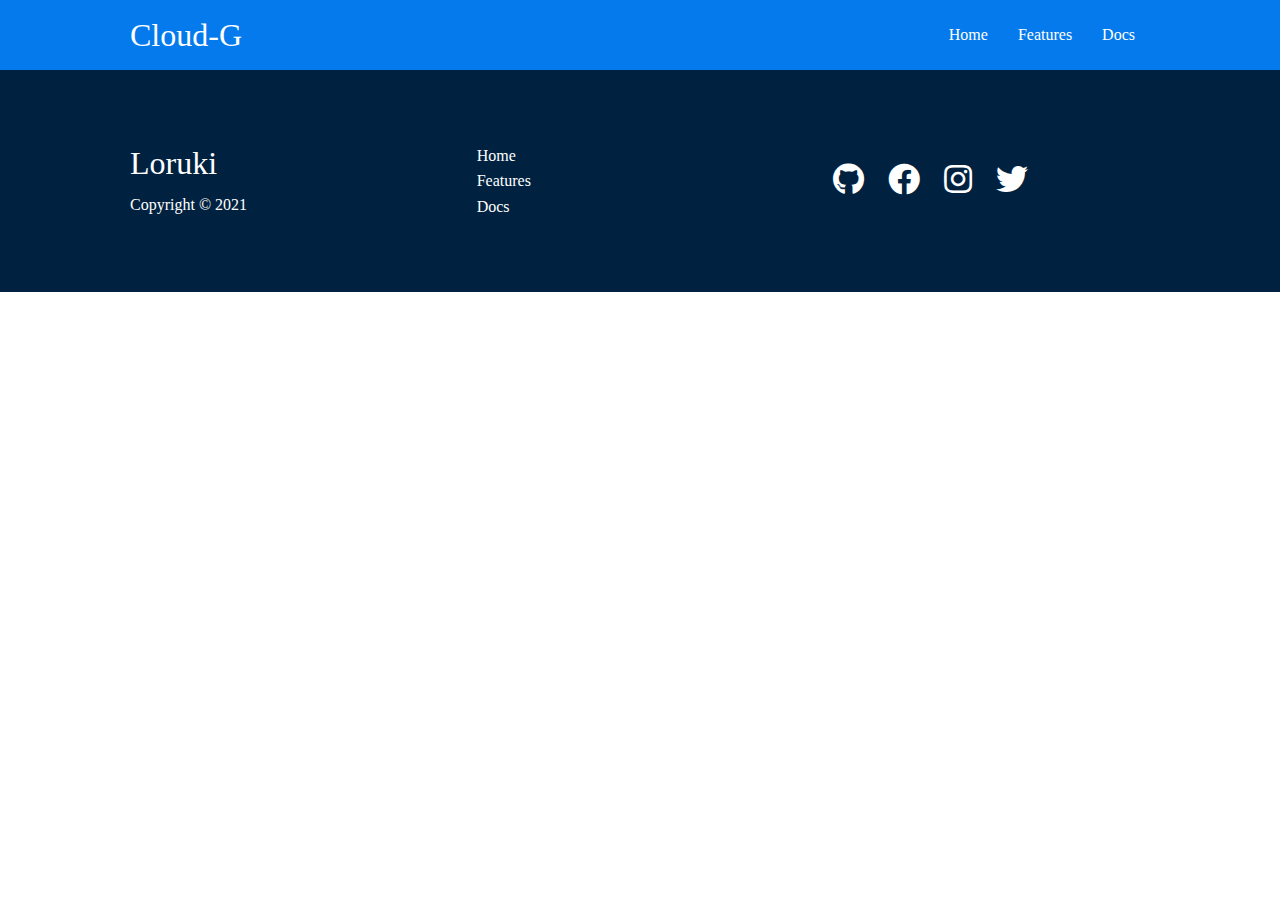
==== docs.html @ b8c26d55 "rename the logo title and dosc to documentation and structure the dosc.html" ====
<!DOCTYPE html>
<html lang="en">
  <head>
    <meta charset="UTF-8" />
    <meta http-equiv="X-UA-Compatible" content="IE=edge" />
    <meta name="viewport" content="width=device-width, initial-scale=1.0" />
    <link
      rel="stylesheet"
      href="https://cdnjs.cloudflare.com/ajax/libs/font-awesome/5.15.3/css/all.min.css"
    />
    <title>Cloud-G | Cloud Hosting For Everyone</title>
    <link rel="stylesheet" href="css/utilities.css" />
    <link rel="stylesheet" href="css/style.css" />
  </head>
  <body>
    <!-- NavBar -->
    <div class="navbar">
      <div class="container flex">
        <h1 class="logo">Cloud-G</h1>
        <nav>
          <ul>
            <li><a href="index.html">Home</a></li>
            <li><a href="features.html">Features</a></li>
            <li><a href="docs.html">Docs</a></li>
          </ul>
        </nav>
      </div>
    </div>

    <!-- Footer -->
    <footer class="footer bg-dark py-5">
      <div class="container grid grid-3">
        <div>
          <h1>Loruki</h1>
          <p>Copyright &copy; 2021</p>
        </div>
        <nav>
          <ul>
            <li><a href="index.html">Home</a></li>
            <li><a href="features.html">Features</a></li>
            <li><a href="docs.html">Docs</a></li>
          </ul>
        </nav>
        <div class="social">
          <a href="#"><i class="fab fa-github fa-2x"></i></a>
          <a href="#"><i class="fab fa-facebook fa-2x"></i></a>
          <a href="#"><i class="fab fa-instagram fa-2x"></i></a>
          <a href="#"><i class="fab fa-twitter fa-2x"></i></a>
        </div>
      </div>
    </footer>
  </body>
</html>
---- css/utilities.css ----
/* Utilities */
.container {
  max-width: 1100px;
  margin: 0 auto;
  overflow: auto;
  padding: 0 40px;
}

.card {
  background-color: #fff;
  color: #333;
  border-radius: 10px;
  box-shadow: 0 3px 10px rgba(0, 0, 0, 0.2);
  padding: 20px;
  margin: 10px;
}

.btn {
  display: inline-block;
  padding: 10px 30px;
  cursor: pointer;
  background-color: var(--primary-color);
  color: #fff;
  border: none;
  border-radius: 5px;
}

.btn-outline {
  background-color: transparent;
  border: 1px solid #fff;
}

.btn:hover {
  transform: scale(0.98);
}

/* Backgrounds & Colored Buttons */
.bg-primary,
.btn-primary {
  background-color: var(--primary-color);
  color: #fff;
}

.bg-secondary,
.btn-secondary {
  background-color: var(--secondary-color);
  color: #fff;
}

.bg-dark,
.btn-dark {
  background-color: var(--dark-color);
  color: #fff;
}

.bg-light,
.btn-light {
  background-color: var(--light-color);
  color: #333;
}

/* Background Link Color */
.bg-primary a,
.btn-primary a,
.bg-secondary a,
.btn-secondary a,
.bg-dark a,
.btn-dark a {
  color: #fff;
}

/* Text Sizes */
.lead {
  font-size: 20px;
}

.sm {
  font-size: 1rem;
}

.md {
  font-size: 2rem;
}

.lg {
  font-size: 3rem;
}

.xl {
  font-size: 4rem;
}

.text-center {
  text-align: center;
}

.flex {
  display: flex;
  justify-content: center;
  align-items: center;
  height: 100%;
}

.grid {
  display: grid;
  grid-template-columns: repeat(2, 1fr);
  gap: 20px;
  justify-content: center;
  align-items: center;
  height: 100%;
}

.grid-3 {
  grid-template-columns: repeat(3, 1fr);
}

/* Margin */
.my-1 {
  margin: 1rem 0;
}

.my-2 {
  margin: 1.5rem 0;
}

.my-3 {
  margin: 2rem 0;
}

.my-4 {
  margin: 3rem 0;
}

.my-5 {
  margin: 4rem 0;
}

/* Margin All Around */
.m-1 {
  margin: 1rem;
}

.m-2 {
  margin: 1.5rem;
}

.m-3 {
  margin: 2rem;
}

.m-4 {
  margin: 3rem;
}

.m-5 {
  margin: 4rem;
}

/* Padding */
.py-1 {
  padding: 1rem 0;
}

.py-2 {
  padding: 1.5rem 0;
}

.py-3 {
  padding: 2rem 0;
}

.py-4 {
  padding: 3rem 0;
}

.py-5 {
  padding: 4rem 0;
}

/* Padding All Around */
.p-1 {
  padding: 1rem;
}

.p-2 {
  padding: 1.5rem;
}

.p-3 {
  padding: 2rem;
}

.p-4 {
  padding: 3rem;
}

.p-5 {
  padding: 4rem;
}
---- css/style.css ----
@import url("https://fonts.googleapis.com/css2?family=Lato:wght@300&display=swap");

/* Css Variable (custom property)*/
:root {
  --primary-color: #047aed;
  --secondary-color: #1c3fa8;
  --dark-color: #002240;
  --light-color: #f4f4f4;
}

/* Default */
* {
  box-sizing: border-box;
  padding: 0;
  margin: 0;
}

body {
  font-family: "Lato, sans-serif";
  color: #333;
  line-height: 1.6;
}

ul {
  list-style-type: none;
}

a {
  text-decoration: none;
  color: #333;
}

h1,
h2,
h3 {
  font-weight: 300;
  line-height: 1.2;
  margin: 10px 0;
}

p {
  margin: 10px 0;
}

img {
  width: 100%;
}

/* NavBar */
.navbar {
  background-color: var(--primary-color);
  color: #fff;
  height: 70px;
}

.navbar ul {
  display: flex;
}

.navbar a {
  color: #fff;
  padding: 10px;
  margin: 0 5px;
}

.navbar a:hover {
  border-bottom: 2px #fff solid;
}

.navbar .flex {
  justify-content: space-between;
}

/* Showcase */
.showcase {
  height: 400px;
  background-color: var(--primary-color);
  color: #fff;
  position: relative;
}

.showcase h1 {
  font-size: 40px;
}

.showcase p {
  margin: 20px 0;
}

.showcase .grid {
  overflow: visible;
  grid-template-columns: 55% 45%;
  gap: 30px;
}

.showcase-form {
  position: relative;
  top: 60px;
  height: 350px;
  width: 400px;
  padding: 40px;
  z-index: 100;
  justify-self: flex-end;
}

.showcase-form .form-control {
  margin: 30px 0;
}

.showcase-form input[type="text"],
.showcase-form input[type="email"] {
  border: 0;
  border-bottom: 1px solid #b4becb;
  width: 100%;
  padding: 3px;
  font-size: 16px;
}

.showcase-form input:focus {
  outline: none;
}

.showcase::before,
.showcase::after {
  content: "";
  position: absolute;
  height: 100px;
  bottom: -70px;
  right: 0;
  left: 0;
  background: #fff;
  transform: skewY(-3deg);
  --webkit-transform: skewY(-3deg);
  --moz-transfrom: skewY(-3deg);
  --ms-transform: skewY(-3deg);
}

/* Stats */
.stats {
  padding-top: 100px;
}

.stats-heading {
  max-width: 500px;
  margin: auto;
}

.stats .grid h3 {
  font-size: 35px;
}

.stats .grid p {
  font-size: 20px;
  font-weight: bold;
}

/* Cli */
.cli .grid {
  grid-template-columns: repeat(3, 1fr);
  grid-template-rows: repeat(2, 1fr);
}

.cli .grid > *:first-child {
  grid-column: 1 / span 2;
  grid-row: 1 / span 2;
}

/* Cloud */
.cloud .grid {
  grid-template-columns: 4fr 3fr;
}

/* Languages */
.languages .flex {
  flex-wrap: wrap;
}

.languages .card {
  text-align: center;
  margin: 10px 10px 40px;
  transition: transform 0.2s ease-in;
}

.languages .card:hover {
  transform: translateY(-15px);
}

.languages .card h4 {
  font-size: 20px;
  margin-bottom: 10px;
}

/* Features */
.features-head img {
  width: 200px;
  justify-self: flex-end;
}

.features-sub-head img {
  width: 300px;
  justify-self: flex-end;
}

.features-main .card > i {
  margin-right: 20px;
}

.features-main .grid {
  padding: 30px;
}

.features-main .grid > *:first-child {
  grid-column: 1 / span 3;
}

.features-main .grid > *:nth-child(2) {
  grid-column: 1 / span 2;
}
/* Footer */
.footer .social a {
  margin: 0 10px;
}

/* Tablets and under */
@media (max-width: 768px) {
  .grid,
  .showcase .grid,
  .stats .grid,
  .cli .grid,
  .cloud .grid {
    grid-template-columns: 1fr;
    grid-template-rows: 1fr;
  }

  .showcase {
    height: auto;
  }

  .showcase-text {
    text-align: center;
    margin-top: 40px;
  }

  .showcase-form {
    justify-self: center;
    margin: auto;
  }

  .cli .grid > *:first-child {
    grid-column: 1;
    grid-row: 1;
  }
}

/* Mobile */
@media (max-width: 500px) {
  .navbar {
    height: 110px;
  }

  .navbar .flex {
    flex-direction: column;
  }

  .navbar ul {
    padding: 10px;
    background-color: rgba(0, 0, 0, 0.1);
  }
}
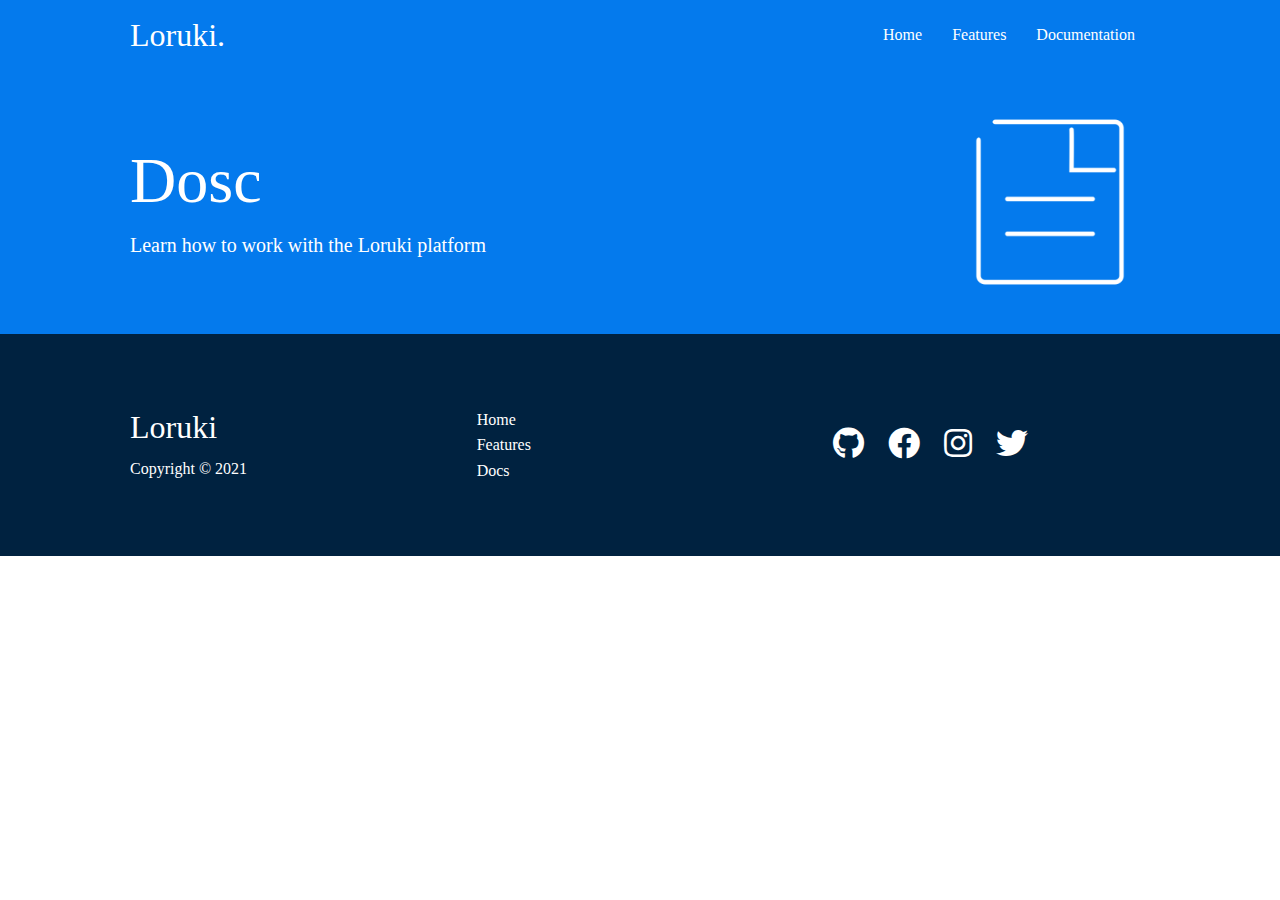
==== commit e4da3c1c: "added head section and added style as in feature-head img & dosc-head img same" ====
--- a/docs.html
+++ b/docs.html
@@ -8,7 +8,7 @@
       rel="stylesheet"
       href="https://cdnjs.cloudflare.com/ajax/libs/font-awesome/5.15.3/css/all.min.css"
     />
-    <title>Cloud-G | Cloud Hosting For Everyone</title>
+    <title>Loruki. | Cloud Hosting For Everyone</title>
     <link rel="stylesheet" href="css/utilities.css" />
     <link rel="stylesheet" href="css/style.css" />
   </head>
@@ -16,16 +16,30 @@
     <!-- NavBar -->
     <div class="navbar">
       <div class="container flex">
-        <h1 class="logo">Cloud-G</h1>
+        <h1 class="logo">Loruki.</h1>
         <nav>
           <ul>
             <li><a href="index.html">Home</a></li>
             <li><a href="features.html">Features</a></li>
-            <li><a href="docs.html">Docs</a></li>
+            <li><a href="docs.html">Documentation</a></li>
           </ul>
         </nav>
       </div>
     </div>
+
+     <!--Head -->
+     <section class="dosc-head bg-primary py-3">
+        <div class="container grid">
+          <div>
+            <h1 class="xl">Dosc</h1>
+            <p class="lead">
+                Learn how to work with the Loruki platform
+            </p>
+            </p>
+          </div>
+          <img src="images/docs.png" alt="">
+        </div>
+      </section>
 
     <!-- Footer -->
     <footer class="footer bg-dark py-5">
--- a/css/style.css
+++ b/css/style.css
@@ -191,7 +191,8 @@
 }
 
 /* Features */
-.features-head img {
+.features-head img,
+.dosc-head img {
   width: 200px;
   justify-self: flex-end;
 }
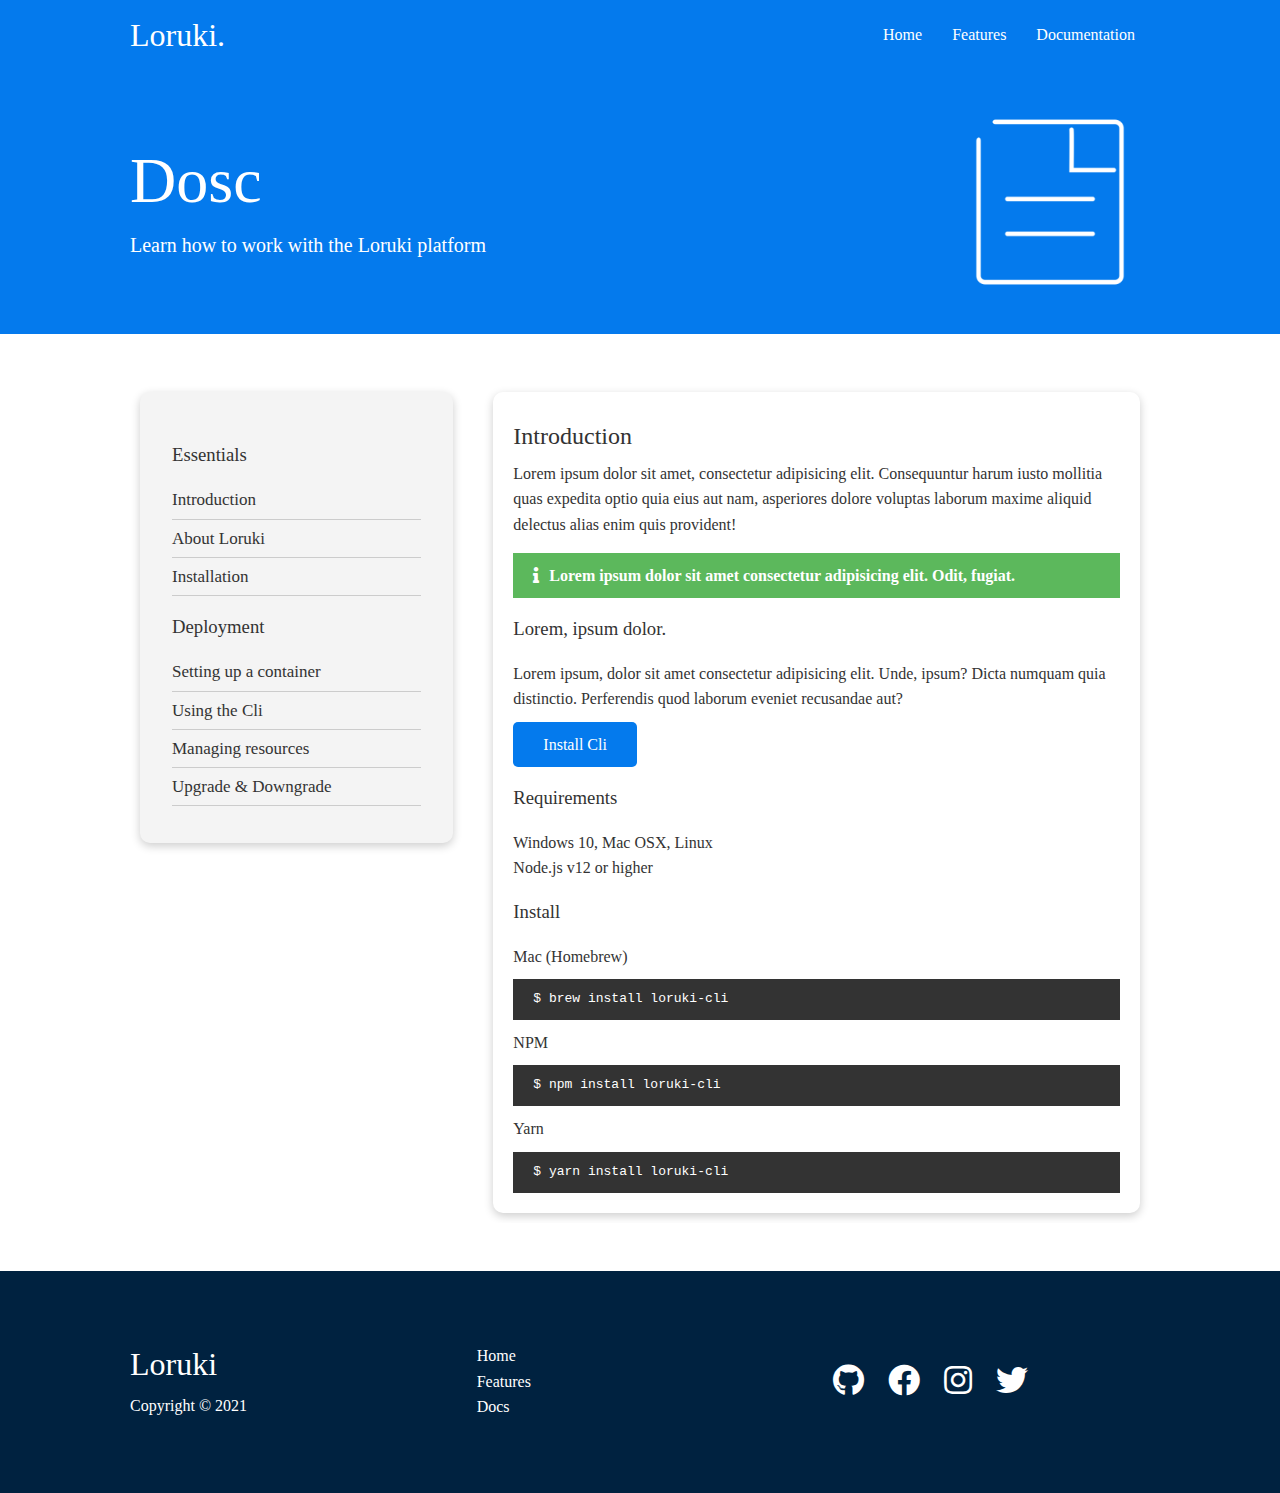
==== commit 04acb3da: "added docs main html and css and add utilities alert and custom property success, error in style.css" ====
--- a/docs.html
+++ b/docs.html
@@ -41,6 +41,57 @@
         </div>
       </section>
 
+    <!-- Dosc Main -->
+    <section class="docs-main my-4">
+        <div class="container grid">
+          <div class="card bg-light p-3">
+            <h3 class="my-2">Essentials</h3>
+            <nav>
+              <ul>
+                <li><a href="#">Introduction</a></li>
+                <li><a href="#">About Loruki</a></li>
+                <li><a href="#">Installation</a></li>
+              </ul>
+            </nav>
+            <h3 class="my-2">Deployment</h3>
+            <nav>
+              <ul>
+                <li><a href="#">Setting up a container</a></li>
+                <li><a href="#">Using the Cli</a></li>
+                <li><a href="#">Managing resources</a></li>
+                <li><a href="#">Upgrade & Downgrade</a></li>
+              </ul>
+            </nav>
+          </div>
+          <div class="card">
+              <h2>Introduction</h2>
+              <p>Lorem ipsum dolor sit amet, consectetur adipisicing elit. Consequuntur harum iusto mollitia quas expedita optio quia eius aut nam, asperiores dolore voluptas laborum maxime aliquid delectus alias enim quis provident!</p>
+
+              <div class="alert alert-success">
+                  <i class="fas fa-info"></i>Lorem ipsum dolor sit amet consectetur adipisicing elit. Odit, fugiat.
+              </div>
+
+              <h3>Lorem, ipsum dolor.</h3>
+              <p>Lorem ipsum, dolor sit amet consectetur adipisicing elit. Unde, ipsum? Dicta numquam quia distinctio. Perferendis quod laborum eveniet recusandae aut?</p>
+              <a href="#" class="btn btn-primary">Install Cli</a>
+
+              <h3>Requirements</h3>
+              <ul>
+                  <li>Windows 10, Mac OSX, Linux</li>
+                  <li>Node.js v12 or higher</li>
+              </ul>
+
+              <h3>Install</h3>
+              <p>Mac (Homebrew)</p>
+              <pre><code>$ brew install loruki-cli</code></pre>
+              <p>NPM</p>
+              <pre><code>$ npm install loruki-cli</code></pre>
+              <p>Yarn</p>
+              <pre><code>$ yarn install loruki-cli</code></pre>
+          </div>
+        </div>
+      </section>
+  
     <!-- Footer -->
     <footer class="footer bg-dark py-5">
       <div class="container grid grid-3">
--- a/css/utilities.css
+++ b/css/utilities.css
@@ -94,6 +94,28 @@
   text-align: center;
 }
 
+/* Alert */
+.alert {
+  background-color: var(--light-color);
+  padding: 10px 20px;
+  font-weight: bold;
+  margin: 15px 0;
+}
+
+.alert i {
+  margin-right: 10px;
+}
+
+.alert-success {
+  background-color: var(--success-color);
+  color: #fff;
+}
+
+.alert-error {
+  background-color: var(--error-color);
+  color: #fff;
+}
+
 .flex {
   display: flex;
   justify-content: center;
--- a/css/style.css
+++ b/css/style.css
@@ -6,6 +6,8 @@
   --secondary-color: #1c3fa8;
   --dark-color: #002240;
   --light-color: #f4f4f4;
+  --success-color: #5cb85c;
+  --error-color: #d9534f;
 }
 
 /* Default */
@@ -44,6 +46,13 @@
 
 img {
   width: 100%;
+}
+
+code,
+pre {
+  background: #333;
+  color: #fff;
+  padding: 10px;
 }
 
 /* NavBar */
@@ -217,6 +226,28 @@
 .features-main .grid > *:nth-child(2) {
   grid-column: 1 / span 2;
 }
+
+/* Docs Main */
+.docs-main h3 {
+  margin: 20px 0;
+}
+
+.docs-main .grid {
+  grid-template-columns: 1fr 2fr;
+  align-items: flex-start;
+}
+
+.docs-main nav li {
+  font-size: 17px;
+  padding-bottom: 5px;
+  margin-bottom: 5px;
+  border-bottom: 1px #ccc solid;
+}
+
+.docs-main a:hover {
+  font-weight: bold;
+}
+
 /* Footer */
 .footer .social a {
   margin: 0 10px;
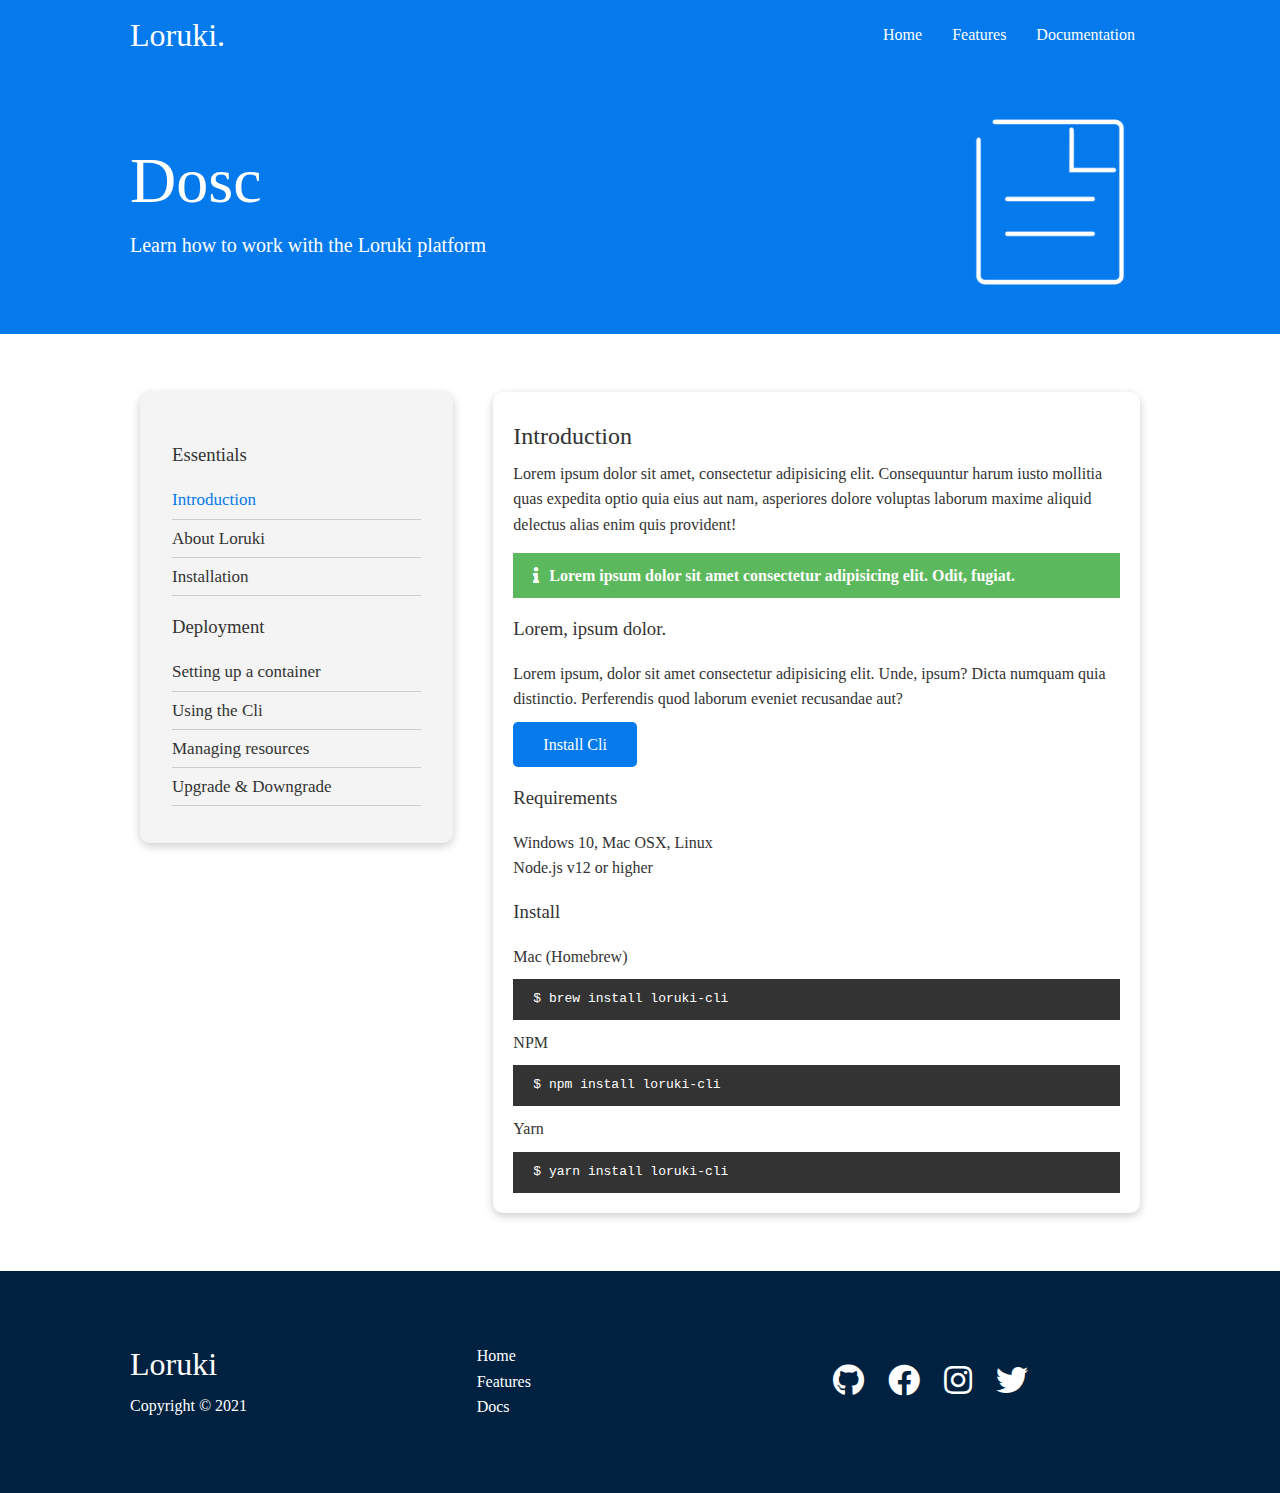
==== commit f99cd8ed: "added text color utilities and use primary in docs main introduction" ====
--- a/docs.html
+++ b/docs.html
@@ -48,7 +48,7 @@
             <h3 class="my-2">Essentials</h3>
             <nav>
               <ul>
-                <li><a href="#">Introduction</a></li>
+                <li><a href="#" class="text-primary">Introduction</a></li>
                 <li><a href="#">About Loruki</a></li>
                 <li><a href="#">Installation</a></li>
               </ul>
--- a/css/utilities.css
+++ b/css/utilities.css
@@ -69,6 +69,23 @@
   color: #fff;
 }
 
+/* Text color */
+.text-primary {
+  color: var(--primary-color);
+}
+
+.text-secondary {
+  color: var(--secondary-color);
+}
+
+.text-dark {
+  color: var(--dark-color);
+}
+
+.text-light {
+  color: var(--light-color);
+}
+
 /* Text Sizes */
 .lead {
   font-size: 20px;
